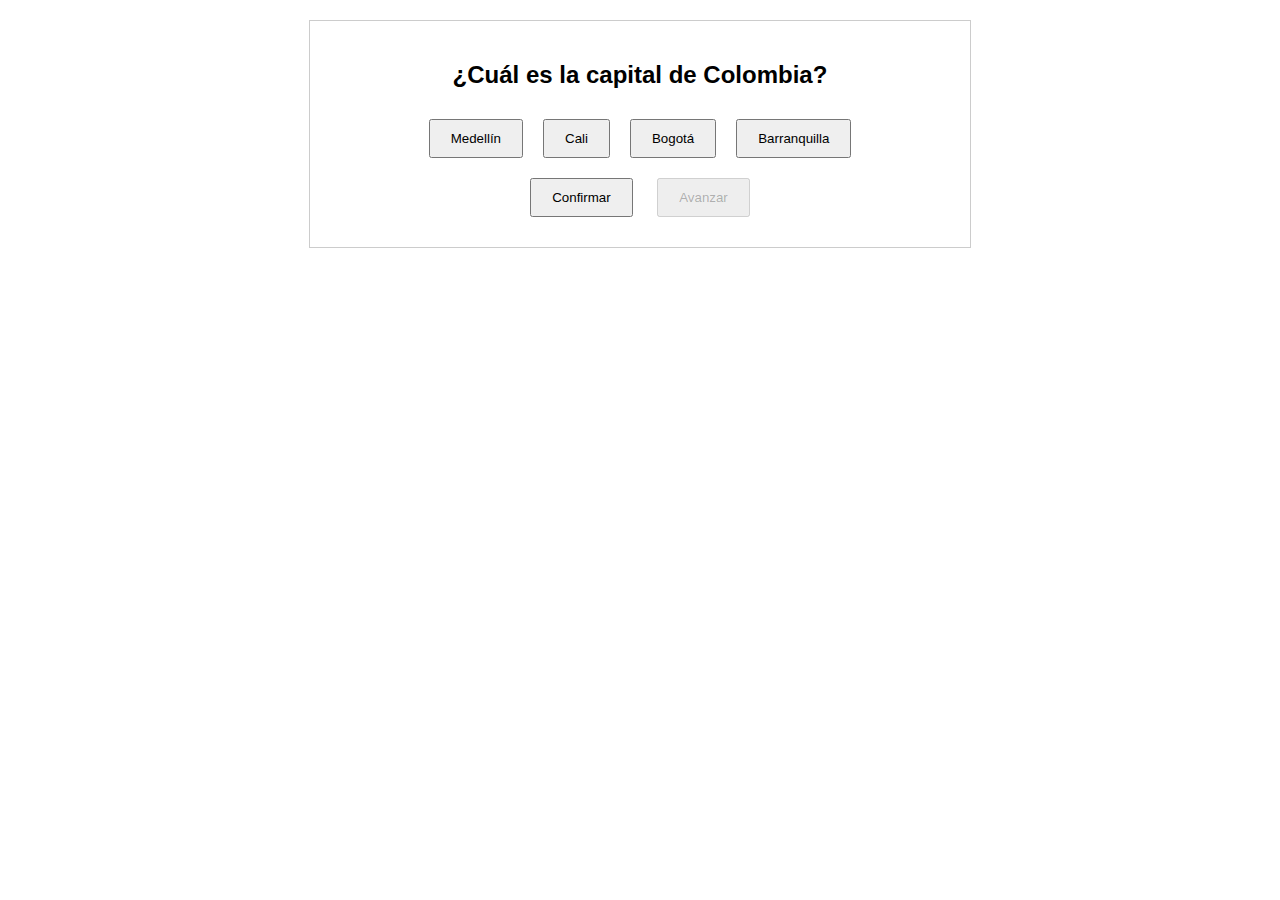
==== nuevo.html @ 6a945360 "primer commit" ====
<!DOCTYPE html>
<html lang="es">
<head>
    <meta charset="UTF-8">
    <meta name="viewport" content="width=device-width, initial-scale=1.0">
    <title>Trivia Colombiana</title>
    <style>
        body {
            font-family: Arial, sans-serif;
            text-align: center;
            margin: 20px;
        }
        .question-container {
            margin: 20px auto;
            padding: 20px;
            border: 1px solid #ccc;
            width: 50%;
        }
        button {
            margin: 10px;
            padding: 10px 20px;
            cursor: pointer;
        }
    </style>
</head>
<body>
    <div class="question-container">
        <h2 id="question">Pregunta aquí</h2>
        <div id="options"></div>
        <button id="checkBtn" onclick="checkAnswer()">Confirmar</button>
        <button id="nextBtn" onclick="nextQuestion()" disabled>Avanzar</button>
    </div>

    <script>
        const questions = [
            { question: "¿Cuál es la capital de Colombia?", options: ["Medellín", "Cali", "Bogotá", "Barranquilla"], correct: 2 },
            { question: "¿En qué año se firmó la independencia de Colombia?", options: ["1810", "1820", "1830", "1840"], correct: 0 },
            { question: "¿Cuál es el río más largo de Colombia?", options: ["Río Magdalena", "Río Cauca", "Río Amazonas", "Río Orinoco"], correct: 2 }
        ];

        let currentQuestion = 0;
        let selectedAnswer = null;

        function loadQuestion() {
            const q = questions[currentQuestion];
            document.getElementById("question").textContent = q.question;
            const optionsDiv = document.getElementById("options");
            optionsDiv.innerHTML = "";
            q.options.forEach((option, index) => {
                const btn = document.createElement("button");
                btn.textContent = option;
                btn.onclick = () => selectAnswer(index);
                optionsDiv.appendChild(btn);
            });
            document.getElementById("nextBtn").disabled = true;
        }

        function selectAnswer(index) {
            selectedAnswer = index;
        }

        function checkAnswer() {
            if (selectedAnswer === questions[currentQuestion].correct) {
                document.getElementById("nextBtn").disabled = false;
                alert("¡Respuesta correcta!");
            } else {
                alert("Respuesta incorrecta, intenta de nuevo.");
            }
        }

        function nextQuestion() {
            currentQuestion++;
            if (currentQuestion < questions.length) {
                loadQuestion();
            } else {
                alert("¡Felicidades! Has completado la trivia.");
            }
        }

        loadQuestion();
    </script>
</body>
</html>
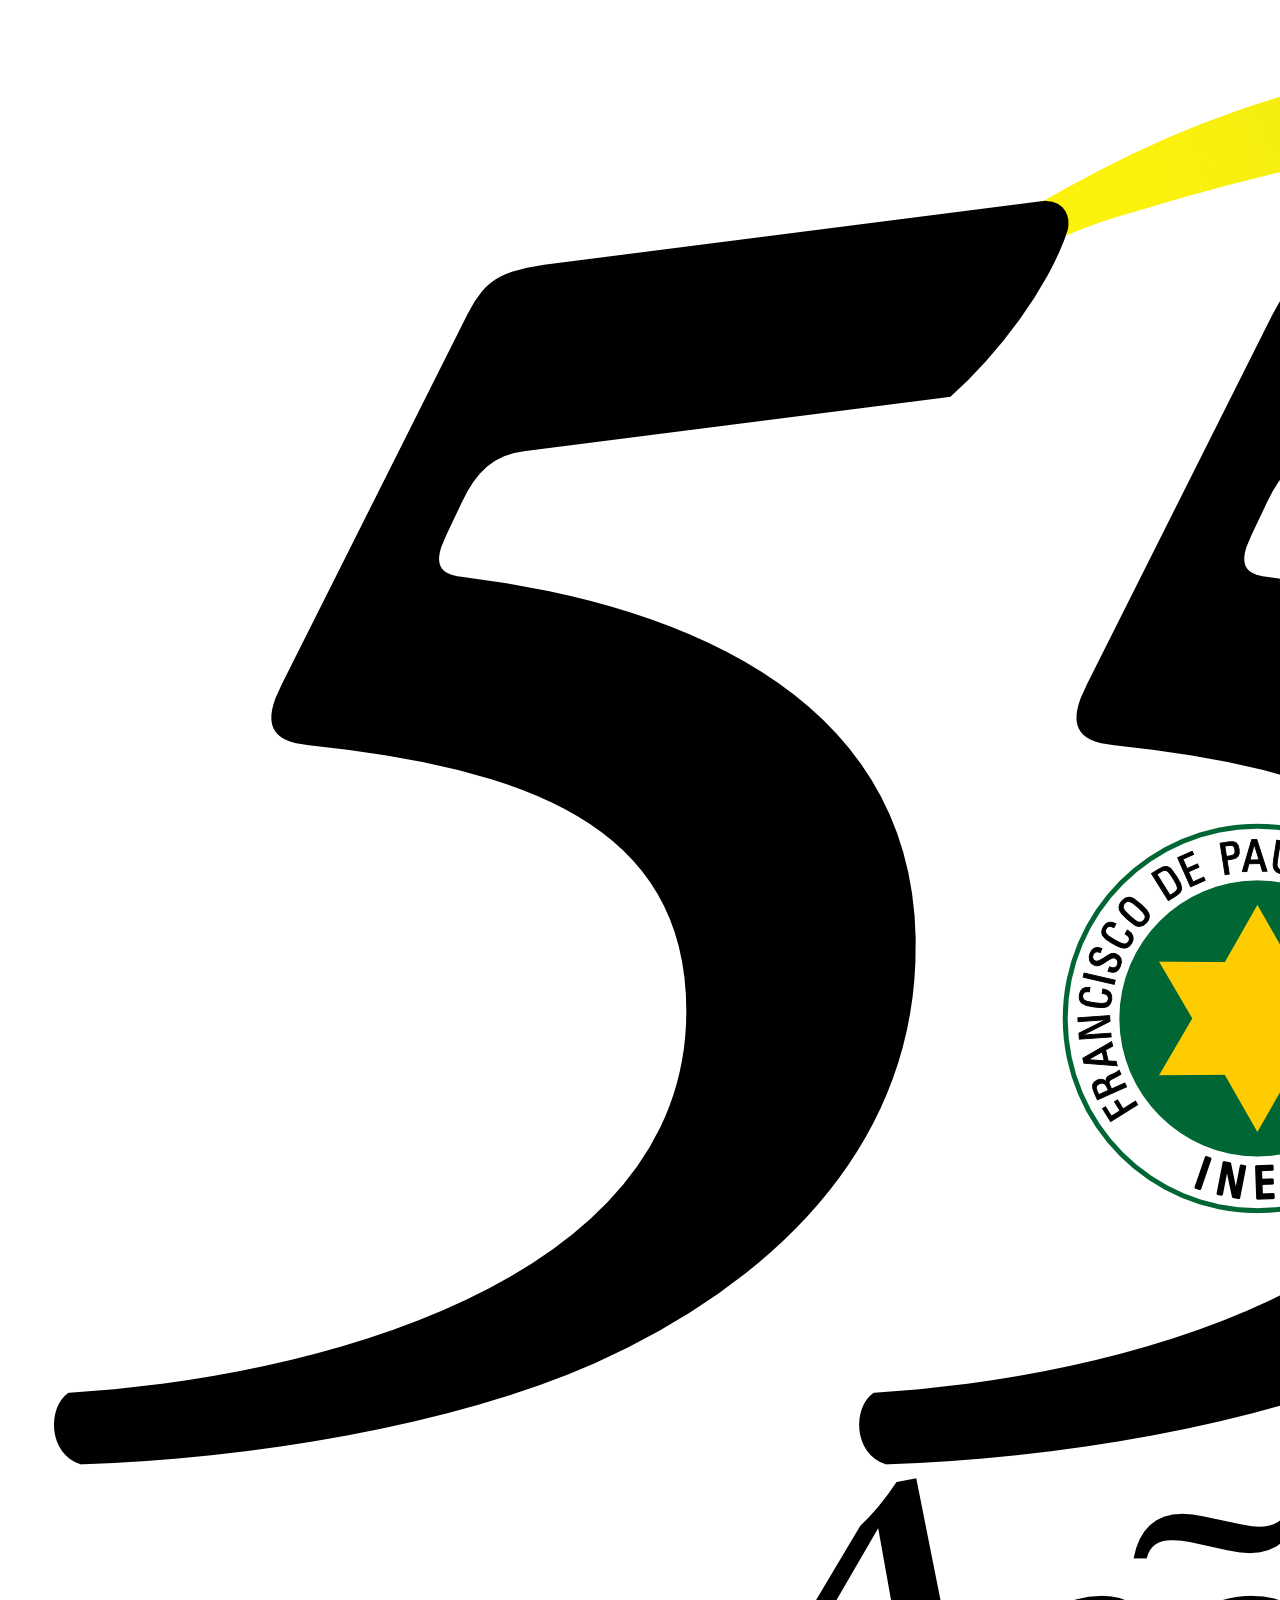
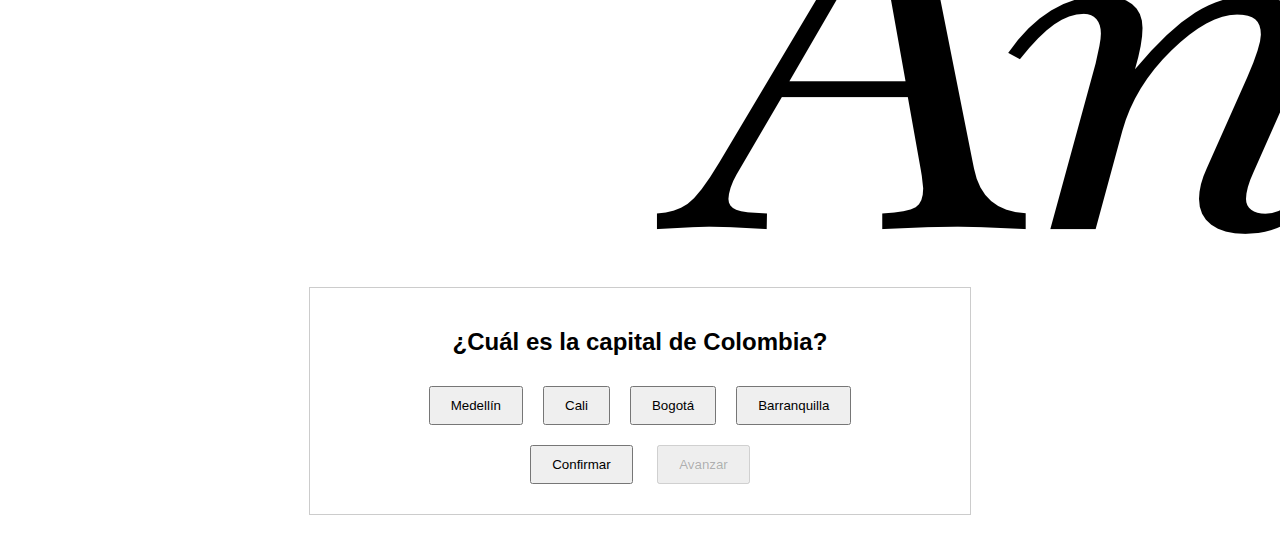
==== commit 4ee9c9e4: "Tercer commit se agregó logo y título" ====
--- a/nuevo.html
+++ b/nuevo.html
@@ -24,6 +24,12 @@
     </style>
 </head>
 <body>
+<div id="encabezado">
+    
+    <div id="logo">
+        <img src="./img/55 Años INEM_2.png" alt="LOGO-INEM">
+    </div>
+</div>
     <div class="question-container">
         <h2 id="question">Pregunta aquí</h2>
         <div id="options"></div>
